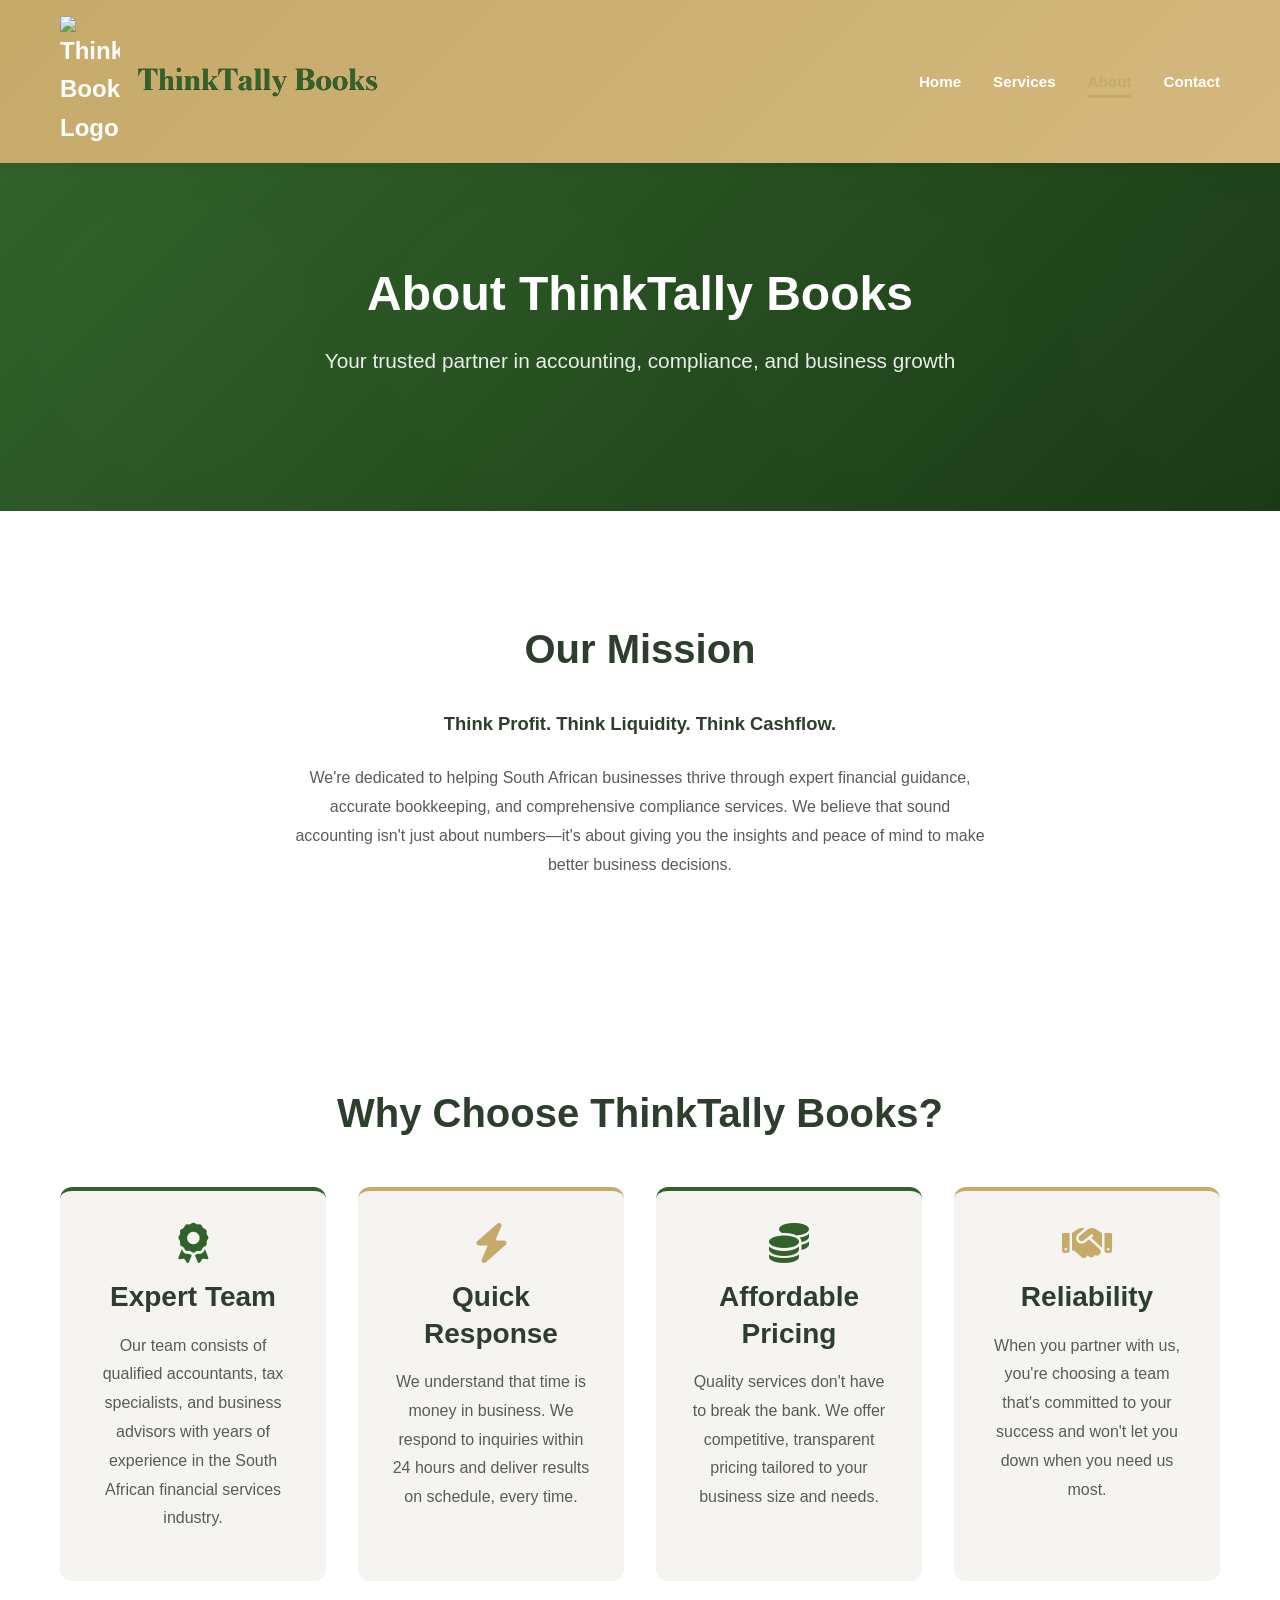
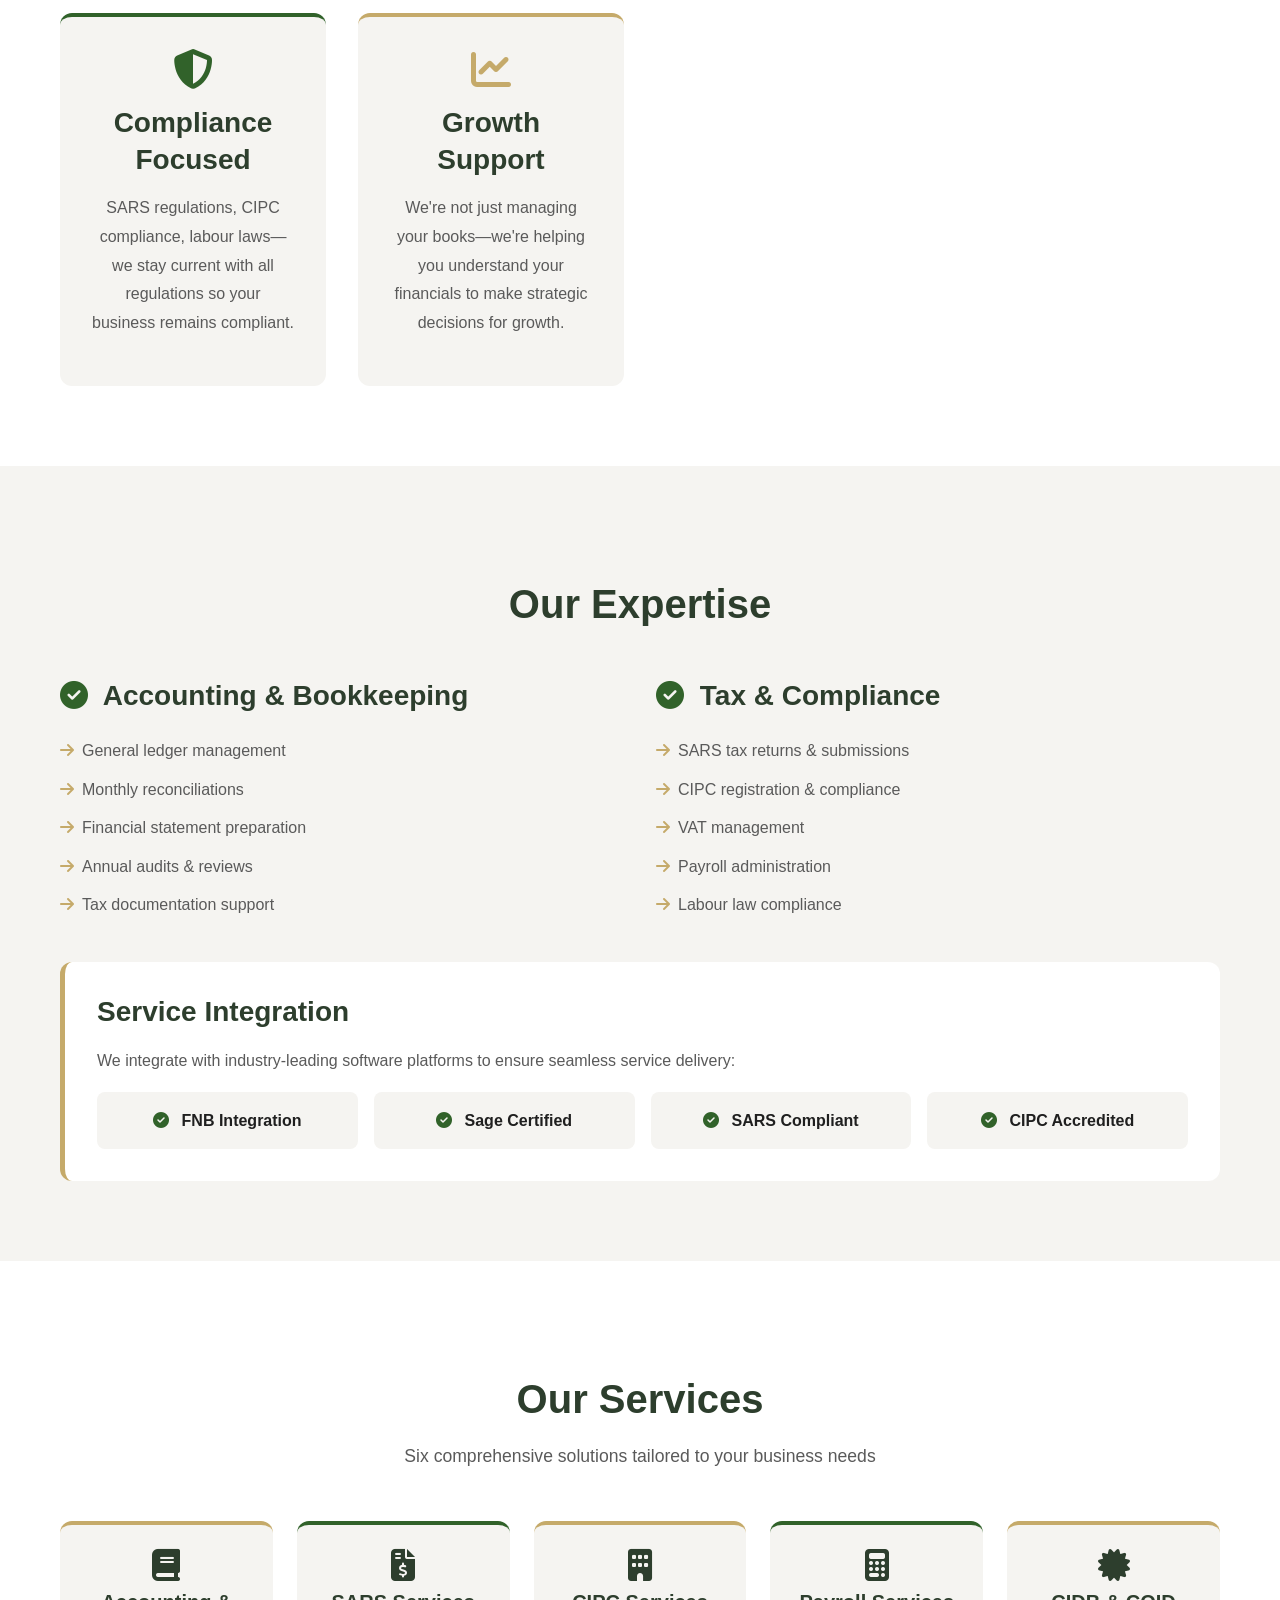
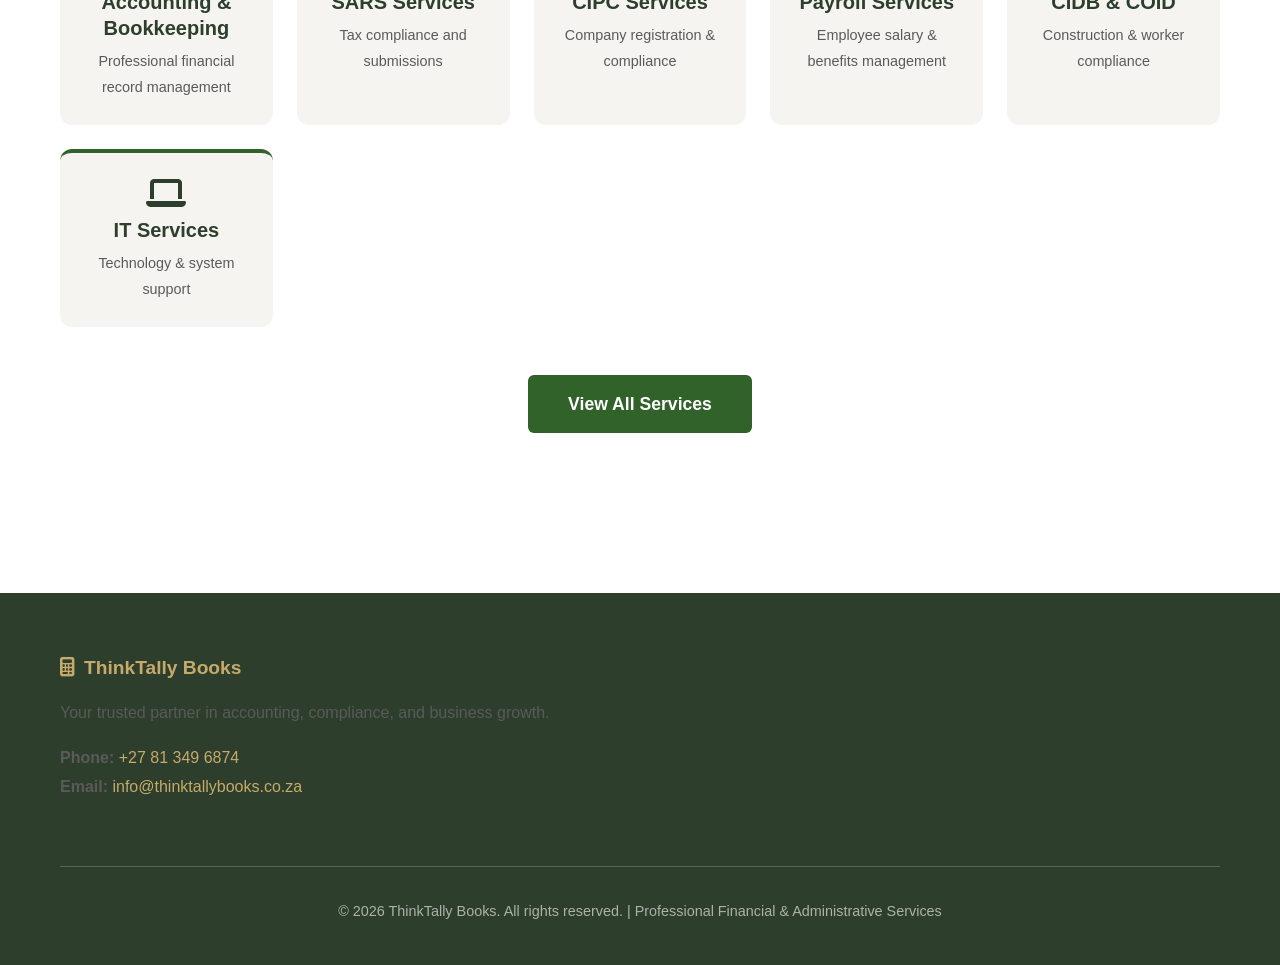
==== about.html @ 89fed239 "Add files via upload" ====
<!DOCTYPE html>
<html lang="en">
<head>
    <meta charset="UTF-8">
    <meta name="viewport" content="width=device-width, initial-scale=1.0">
    <title>About ThinkTally Books | Financial Services South Africa</title>
    <meta name="description" content="Learn about ThinkTally Books. We provide professional accounting, SARS, CIPC, and financial services across South Africa.">
    <link rel="stylesheet" href="styles.css">
    <link rel="stylesheet" href="https://cdnjs.cloudflare.com/ajax/libs/font-awesome/6.4.0/css/all.min.css">
</head>
<body>
    <!-- Navigation -->
    <nav class="navbar" id="navbar">
        <div class="container">
            <div class="nav-brand">
                <img src="ThinkTallyBookslogo2.png" alt="ThinkTally Books Logo" style="width:60px; height:auto;">
                <img src="ThinkTallyBooks.png" alt="ThinkTally Books Logo" style="width:250px; height:auto;">
            </div>
            <ul class="nav-menu" id="navMenu">
                <li><a href="index.html">Home</a></li>
                <li><a href="services.html">Services</a></li>
                <li><a href="about.html">About</a></li>
                <li><a href="contact.html">Contact</a></li>
            </ul>
            <button class="hamburger" id="hamburger">
                <span></span>
                <span></span>
                <span></span>
            </button>
        </div>
    </nav>
            <button class="hamburger" id="hamburger">
                <span></span>
                <span></span>
                <span></span>
            </button>
        </div>
    </nav>

    <!-- Hero Section -->
    <section class="hero">
        <div class="hero-content">
            <h1>About ThinkTally Books</h1>
            <p>Your trusted partner in accounting, compliance, and business growth</p>
        </div>
    </section>

    <!-- Mission Section -->
    <section style="padding: 80px 20px;">
        <div class="container">
            <div style="max-width: 700px; margin: 0 auto; text-align: center;">
                <h2 style="color: var(--primary-navy); margin-bottom: 2rem;">Our Mission</h2>
                <p style="font-size: 1.15rem; color: var(--text-light); line-height: 1.8;">
                    <strong style="color: var(--primary-navy);">Think Profit. Think Liquidity. Think Cashflow.</strong>
                </p>
                <p style="font-size: 1rem; color: var(--text-light); line-height: 1.8; margin-top: 1.5rem;">
                    We're dedicated to helping South African businesses thrive through expert financial guidance, accurate bookkeeping, and comprehensive compliance services. We believe that sound accounting isn't just about numbers—it's about giving you the insights and peace of mind to make better business decisions.
                </p>
            </div>
        </div>
    </section>

    <!-- Why Choose Us Section -->
    <section style="padding: 80px 20px;">
        <div class="container">
            <h2 style="text-align: center; color: var(--primary-navy); margin-bottom: 3rem;">Why Choose ThinkTally Books?</h2>
            
            <div style="display: grid; grid-template-columns: repeat(auto-fit, minmax(250px, 1fr)); gap: 2rem;">
                <!-- Feature 1 -->
                <div style="text-align: center; padding: 2rem; background: var(--bg-light); border-radius: 12px; border-top: 4px solid var(--accent-green);">
                    <i class="fas fa-award" style="font-size: 2.5rem; color: var(--accent-green); margin-bottom: 1rem; display: block;"></i>
                    <h3 style="color: var(--primary-navy); margin-bottom: 1rem;">Expert Team</h3>
                    <p style="color: var(--text-light);">Our team consists of qualified accountants, tax specialists, and business advisors with years of experience in the South African financial services industry.</p>
                </div>

                <!-- Feature 2 -->
                <div style="text-align: center; padding: 2rem; background: var(--bg-light); border-radius: 12px; border-top: 4px solid var(--accent-gold);">
                    <i class="fas fa-bolt" style="font-size: 2.5rem; color: var(--accent-gold); margin-bottom: 1rem; display: block;"></i>
                    <h3 style="color: var(--primary-navy); margin-bottom: 1rem;">Quick Response</h3>
                    <p style="color: var(--text-light);">We understand that time is money in business. We respond to inquiries within 24 hours and deliver results on schedule, every time.</p>
                </div>

                <!-- Feature 3 -->
                <div style="text-align: center; padding: 2rem; background: var(--bg-light); border-radius: 12px; border-top: 4px solid var(--accent-green);">
                    <i class="fas fa-coins" style="font-size: 2.5rem; color: var(--accent-green); margin-bottom: 1rem; display: block;"></i>
                    <h3 style="color: var(--primary-navy); margin-bottom: 1rem;">Affordable Pricing</h3>
                    <p style="color: var(--text-light);">Quality services don't have to break the bank. We offer competitive, transparent pricing tailored to your business size and needs.</p>
                </div>

                <!-- Feature 4 -->
                <div style="text-align: center; padding: 2rem; background: var(--bg-light); border-radius: 12px; border-top: 4px solid var(--accent-gold);">
                    <i class="fas fa-handshake" style="font-size: 2.5rem; color: var(--accent-gold); margin-bottom: 1rem; display: block;"></i>
                    <h3 style="color: var(--primary-navy); margin-bottom: 1rem;">Reliability</h3>
                    <p style="color: var(--text-light);">When you partner with us, you're choosing a team that's committed to your success and won't let you down when you need us most.</p>
                </div>

                <!-- Feature 5 -->
                <div style="text-align: center; padding: 2rem; background: var(--bg-light); border-radius: 12px; border-top: 4px solid var(--accent-green);">
                    <i class="fas fa-shield-alt" style="font-size: 2.5rem; color: var(--accent-green); margin-bottom: 1rem; display: block;"></i>
                    <h3 style="color: var(--primary-navy); margin-bottom: 1rem;">Compliance Focused</h3>
                    <p style="color: var(--text-light);">SARS regulations, CIPC compliance, labour laws—we stay current with all regulations so your business remains compliant.</p>
                </div>

                <!-- Feature 6 -->
                <div style="text-align: center; padding: 2rem; background: var(--bg-light); border-radius: 12px; border-top: 4px solid var(--accent-gold);">
                    <i class="fas fa-chart-line" style="font-size: 2.5rem; color: var(--accent-gold); margin-bottom: 1rem; display: block;"></i>
                    <h3 style="color: var(--primary-navy); margin-bottom: 1rem;">Growth Support</h3>
                    <p style="color: var(--text-light);">We're not just managing your books—we're helping you understand your financials to make strategic decisions for growth.</p>
                </div>
            </div>
        </div>
    </section>

    <!-- Our Expertise Section -->
    <section style="padding: 80px 20px; background-color: var(--bg-light);">
        <div class="container">
            <h2 style="text-align: center; color: var(--primary-navy); margin-bottom: 3rem;">Our Expertise</h2>
            
            <div style="display: grid; grid-template-columns: 1fr 1fr; gap: 2rem;">
                <!-- Expertise Column 1 -->
                <div>
                    <h3 style="color: var(--primary-navy); margin-bottom: 1.5rem;">
                        <i class="fas fa-check-circle" style="color: var(--accent-green); margin-right: 0.5rem;"></i>
                        Accounting & Bookkeeping
                    </h3>
                    <ul style="list-style: none; padding: 0; color: var(--text-light);">
                        <li style="margin-bottom: 0.8rem;"><i class="fas fa-arrow-right" style="color: var(--accent-gold); margin-right: 0.5rem;"></i>General ledger management</li>
                        <li style="margin-bottom: 0.8rem;"><i class="fas fa-arrow-right" style="color: var(--accent-gold); margin-right: 0.5rem;"></i>Monthly reconciliations</li>
                        <li style="margin-bottom: 0.8rem;"><i class="fas fa-arrow-right" style="color: var(--accent-gold); margin-right: 0.5rem;"></i>Financial statement preparation</li>
                        <li style="margin-bottom: 0.8rem;"><i class="fas fa-arrow-right" style="color: var(--accent-gold); margin-right: 0.5rem;"></i>Annual audits & reviews</li>
                        <li style="margin-bottom: 0.8rem;"><i class="fas fa-arrow-right" style="color: var(--accent-gold); margin-right: 0.5rem;"></i>Tax documentation support</li>
                    </ul>
                </div>

                <!-- Expertise Column 2 -->
                <div>
                    <h3 style="color: var(--primary-navy); margin-bottom: 1.5rem;">
                        <i class="fas fa-check-circle" style="color: var(--accent-green); margin-right: 0.5rem;"></i>
                        Tax & Compliance
                    </h3>
                    <ul style="list-style: none; padding: 0; color: var(--text-light);">
                        <li style="margin-bottom: 0.8rem;"><i class="fas fa-arrow-right" style="color: var(--accent-gold); margin-right: 0.5rem;"></i>SARS tax returns & submissions</li>
                        <li style="margin-bottom: 0.8rem;"><i class="fas fa-arrow-right" style="color: var(--accent-gold); margin-right: 0.5rem;"></i>CIPC registration & compliance</li>
                        <li style="margin-bottom: 0.8rem;"><i class="fas fa-arrow-right" style="color: var(--accent-gold); margin-right: 0.5rem;"></i>VAT management</li>
                        <li style="margin-bottom: 0.8rem;"><i class="fas fa-arrow-right" style="color: var(--accent-gold); margin-right: 0.5rem;"></i>Payroll administration</li>
                        <li style="margin-bottom: 0.8rem;"><i class="fas fa-arrow-right" style="color: var(--accent-gold); margin-right: 0.5rem;"></i>Labour law compliance</li>
                    </ul>
                </div>
            </div>

            <div style="background: white; padding: 2rem; border-radius: 12px; margin-top: 2rem; border-left: 5px solid var(--accent-gold);">
                <h3 style="color: var(--primary-navy); margin-top: 0;">Service Integration</h3>
                <p style="color: var(--text-light); margin-bottom: 1rem;">
                    We integrate with industry-leading software platforms to ensure seamless service delivery:
                </p>
                <div style="display: grid; grid-template-columns: repeat(auto-fit, minmax(150px, 1fr)); gap: 1rem;">
                    <div style="padding: 1rem; background: var(--bg-light); border-radius: 8px; text-align: center;">
                        <i class="fas fa-check-circle" style="color: var(--accent-green); margin-right: 0.5rem;"></i>
                        <strong>FNB Integration</strong>
                    </div>
                    <div style="padding: 1rem; background: var(--bg-light); border-radius: 8px; text-align: center;">
                        <i class="fas fa-check-circle" style="color: var(--accent-green); margin-right: 0.5rem;"></i>
                        <strong>Sage Certified</strong>
                    </div>
                    <div style="padding: 1rem; background: var(--bg-light); border-radius: 8px; text-align: center;">
                        <i class="fas fa-check-circle" style="color: var(--accent-green); margin-right: 0.5rem;"></i>
                        <strong>SARS Compliant</strong>
                    </div>
                    <div style="padding: 1rem; background: var(--bg-light); border-radius: 8px; text-align: center;">
                        <i class="fas fa-check-circle" style="color: var(--accent-green); margin-right: 0.5rem;"></i>
                        <strong>CIPC Accredited</strong>
                    </div>
                </div>
            </div>
        </div>
    </section>

    <!-- Services Overview -->
    <section style="padding: 80px 20px;">
        <div class="container">
            <h2 style="text-align: center; color: var(--primary-navy); margin-bottom: 1rem;">Our Services</h2>
            <p style="text-align: center; color: var(--text-light); margin-bottom: 3rem; font-size: 1.1rem;">
                Six comprehensive solutions tailored to your business needs
            </p>
            
            <div style="display: grid; grid-template-columns: repeat(auto-fit, minmax(200px, 1fr)); gap: 1.5rem;">
                <div style="padding: 1.5rem; background: var(--bg-light); border-radius: 12px; border-top: 4px solid var(--accent-gold); text-align: center;">
                    <i class="fas fa-book" style="font-size: 2rem; color: var(--primary-navy); margin-bottom: 0.5rem; display: block;"></i>
                    <h4 style="color: var(--primary-navy); margin-bottom: 0.5rem;">Accounting & Bookkeeping</h4>
                    <p style="font-size: 0.9rem; color: var(--text-light); margin: 0;">Professional financial record management</p>
                </div>
                <div style="padding: 1.5rem; background: var(--bg-light); border-radius: 12px; border-top: 4px solid var(--accent-green); text-align: center;">
                    <i class="fas fa-file-invoice-dollar" style="font-size: 2rem; color: var(--primary-navy); margin-bottom: 0.5rem; display: block;"></i>
                    <h4 style="color: var(--primary-navy); margin-bottom: 0.5rem;">SARS Services</h4>
                    <p style="font-size: 0.9rem; color: var(--text-light); margin: 0;">Tax compliance and submissions</p>
                </div>
                <div style="padding: 1.5rem; background: var(--bg-light); border-radius: 12px; border-top: 4px solid var(--accent-gold); text-align: center;">
                    <i class="fas fa-building" style="font-size: 2rem; color: var(--primary-navy); margin-bottom: 0.5rem; display: block;"></i>
                    <h4 style="color: var(--primary-navy); margin-bottom: 0.5rem;">CIPC Services</h4>
                    <p style="font-size: 0.9rem; color: var(--text-light); margin: 0;">Company registration & compliance</p>
                </div>
                <div style="padding: 1.5rem; background: var(--bg-light); border-radius: 12px; border-top: 4px solid var(--accent-green); text-align: center;">
                    <i class="fas fa-calculator" style="font-size: 2rem; color: var(--primary-navy); margin-bottom: 0.5rem; display: block;"></i>
                    <h4 style="color: var(--primary-navy); margin-bottom: 0.5rem;">Payroll Services</h4>
                    <p style="font-size: 0.9rem; color: var(--text-light); margin: 0;">Employee salary & benefits management</p>
                </div>
                <div style="padding: 1.5rem; background: var(--bg-light); border-radius: 12px; border-top: 4px solid var(--accent-gold); text-align: center;">
                    <i class="fas fa-certificate" style="font-size: 2rem; color: var(--primary-navy); margin-bottom: 0.5rem; display: block;"></i>
                    <h4 style="color: var(--primary-navy); margin-bottom: 0.5rem;">CIDB & COID</h4>
                    <p style="font-size: 0.9rem; color: var(--text-light); margin: 0;">Construction & worker compliance</p>
                </div>
                <div style="padding: 1.5rem; background: var(--bg-light); border-radius: 12px; border-top: 4px solid var(--accent-green); text-align: center;">
                    <i class="fas fa-laptop" style="font-size: 2rem; color: var(--primary-navy); margin-bottom: 0.5rem; display: block;"></i>
                    <h4 style="color: var(--primary-navy); margin-bottom: 0.5rem;">IT Services</h4>
                    <p style="font-size: 0.9rem; color: var(--text-light); margin: 0;">Technology & system support</p>
                </div>
            </div>

            <div style="text-align: center; margin-top: 3rem;">
                <a href="services.html" class="btn btn-primary btn-lg">
                    View All Services
                </a>
            </div>
        </div>
    </section>

    <!-- Footer -->
    <footer>
        <div class="container">
            <div class="footer-content">
                <div>
                    <div class="footer-logo">
                        <i class="fas fa-calculator"></i>
                        <span>ThinkTally Books</span>
                    </div>
                    <p>Your trusted partner in accounting, compliance, and business growth.</p>
                    <p style="margin-top: 1rem;">
                        <strong>Phone:</strong> <a href="tel:+27813496874" style="color: var(--accent-gold);">+27 81 349 6874</a><br>
                        <strong>Email:</strong> <a href="mailto:info@thinktallybooks.co.za" style="color: var(--accent-gold);">info@thinktallybooks.co.za</a>
                    </p>
                </div>
            </div>

            <div class="footer-bottom">
                <p>&copy; 2026 ThinkTally Books. All rights reserved. | Professional Financial & Administrative Services</p>
            </div>
        </div>
    </footer>

    <script src="script.js"></script>
</body>
</html>
---- styles.css ----
/* ============================================
   ThinkTally Books - Professional CSS
   Color Scheme: Navy Blue, White, Gold/Green
   ============================================ */

:root {
    --primary-navy: #2d3e2d;
    --secondary-navy: #1a5f1a;
    --accent-gold: #C5AA6A;
    --accent-green: #31622A;
    --button-color: #31622A;
    --text-dark: #1f1f1f;
    --text-light: #5a5a5a;
    --bg-light: #f5f4f1;
    --bg-white: #ffffff;
    --border-color: #e8e6e1;
    --shadow-sm: 0 2px 8px rgba(0, 0, 0, 0.08);
    --shadow-md: 0 4px 16px rgba(0, 0, 0, 0.12);
    --shadow-lg: 0 8px 24px rgba(0, 0, 0, 0.15);
}

/* ============================================
   RESET & BASE STYLES
   ============================================ */

* {
    margin: 0;
    padding: 0;
    box-sizing: border-box;
}

html {
    scroll-behavior: smooth;
    overflow-x: hidden;
}

body {
    font-family: 'Segoe UI', Tahoma, Geneva, Verdana, sans-serif;
    color: var(--text-dark);
    line-height: 1.6;
    background-color: var(--bg-white);
}

.container {
    max-width: 1200px;
    margin: 0 auto;
    padding: 0 20px;
}

/* ============================================
   TYPOGRAPHY
   ============================================ */

h1, h2, h3, h4, h5, h6 {
    font-family: 'Open Sans', 'Montserrat', sans-serif;
    font-weight: 700;
    line-height: 1.3;
    margin-bottom: 1rem;
    color: var(--primary-navy);
}

h1 {
    font-size: 3.5rem;
    font-weight: 800;
}

h2 {
    font-size: 2.5rem;
    margin-top: 2rem;
}

h3 {
    font-size: 1.75rem;
}

h4 {
    font-size: 1.25rem;
}

p {
    margin-bottom: 1rem;
    color: var(--text-light);
    font-size: 1rem;
    line-height: 1.8;
}

a {
    text-decoration: none;
    color: var(--primary-navy);
    transition: color 0.3s ease;
    cursor: pointer;
}

a:hover {
    color: var(--accent-gold);
}

/* ============================================
   NAVIGATION
   ============================================ */

.navbar {
    background: linear-gradient(135deg, #C5AA6A 0%, #d4b87d 100%);
    box-shadow: var(--shadow-sm);
    position: sticky;
    top: 0;
    z-index: 1000;
    transition: all 0.3s ease;
}

.navbar.scroll {
    background: linear-gradient(135deg, #C5AA6A 0%, #b89a54 100%);
    box-shadow: var(--shadow-lg);
}

.navbar .container {
    display: flex;
    justify-content: space-between;
    align-items: center;
    padding: 1rem 20px;
}

.nav-brand {
    display: flex;
    align-items: center;
    gap: 12px;
    font-size: 1.5rem;
    font-weight: 800;
    color: #ffffff;
    transition: color 0.3s ease;
}

.navbar.scroll .nav-brand {
    color: #ffffff;
}

.nav-brand i {
    font-size: 2rem;
    color: #ffffff;
}

.nav-menu {
    display: flex;
    list-style: none;
    gap: 2rem;
    align-items: center;
}

.nav-menu a {
    color: #ffffff;
    font-weight: 600;
    font-size: 0.95rem;
    transition: all 0.3s ease;
    border-bottom: 2px solid transparent;
    padding-bottom: 2px;
}

.navbar.scroll .nav-menu a {
    color: #ffffff;
}

.nav-menu a:hover,
.nav-menu a.active {
    color: #f0f0f0;
    border-bottom-color: #f0f0f0;
}

.hamburger {
    display: none;
    flex-direction: column;
    cursor: pointer;
    background: none;
    border: none;
    gap: 6px;
}

.hamburger span {
    width: 28px;
    height: 3px;
    background-color: #ffffff;
    border-radius: 2px;
    transition: all 0.3s ease;
}

.navbar.scroll .hamburger span {
    background-color: #ffffff;
}

.hamburger.active span:nth-child(1) {
    transform: rotate(45deg) translate(10px, 10px);
}

.hamburger.active span:nth-child(2) {
    opacity: 0;
}

.hamburger.active span:nth-child(3) {
    transform: rotate(-45deg) translate(8px, -8px);
}

/* ============================================
   BUTTONS
   ============================================ */

.btn {
    display: inline-flex;
    align-items: center;
    justify-content: center;
    gap: 10px;
    padding: 12px 30px;
    border-radius: 6px;
    font-weight: 700;
    font-size: 1rem;
    cursor: pointer;
    transition: all 0.3s ease;
    border: none;
    text-decoration: none;
}

.btn-primary {
    background-color: #31622A;
    color: var(--bg-white);
}

.btn-primary:hover {
    background-color: #264620;
    transform: translateY(-2px);
    box-shadow: var(--shadow-lg);
}

.btn-secondary {
    background-color: #31622A;
    color: var(--bg-white);
}

.btn-secondary:hover {
    background-color: #264620;
    transform: translateY(-2px);
    box-shadow: var(--shadow-lg);
}

.btn-accent {
    background-color: #31622A;
    color: var(--bg-white);
}

.btn-accent:hover {
    background-color: #264620;
    transform: translateY(-2px);
    box-shadow: var(--shadow-lg);
}

.btn-outline {
    background-color: transparent;
    color: #31622A;
    border: 2px solid #31622A;
}

.btn-outline:hover {
    background-color: #31622A;
    color: var(--bg-white);
}

.btn-lg {
    padding: 15px 40px;
    font-size: 1.1rem;
}

/* ============================================
   HERO SECTION
   ============================================ */

.hero {
    background: linear-gradient(135deg, #31622A 0%, #1a3a15 100%);
    color: var(--bg-white);
    padding: 100px 20px;
    text-align: center;
    position: relative;
    overflow: hidden;
}

.hero::before {
    content: '';
    position: absolute;
    top: 0;
    left: 0;
    right: 0;
    bottom: 0;
    background: url('data:image/svg+xml,<svg xmlns="http://www.w3.org/2000/svg" viewBox="0 0 100 100"><circle cx="50" cy="50" r="40" fill="rgba(255,255,255,0.05)"/></svg>');
    opacity: 0.1;
    z-index: 0;
}

.hero-content {
    max-width: 800px;
    margin: 0 auto;
    position: relative;
    z-index: 1;
}

.hero h1 {
    color: var(--bg-white);
    margin-bottom: 1rem;
    font-size: 3rem;
}

.hero p {
    color: rgba(255, 255, 255, 0.9);
    font-size: 1.3rem;
    margin-bottom: 2rem;
}

.hero-buttons {
    display: flex;
    gap: 1rem;
    justify-content: center;
    flex-wrap: wrap;
}

.hero-buttons .btn {
    font-size: 1.05rem;
}

/* ============================================
   SECTION HEADER
   ============================================ */

.section-header {
    text-align: center;
    margin-bottom: 4rem;
}

.section-header h2 {
    position: relative;
    display: inline-block;
    padding-bottom: 1rem;
}

.section-header h2::after {
    content: '';
    position: absolute;
    bottom: 0;
    left: 50%;
    transform: translateX(-50%);
    width: 60px;
    height: 4px;
    background: linear-gradient(90deg, #C5AA6A, #31622A);
    border-radius: 2px;
}

.section-header p {
    font-size: 1.1rem;
    color: var(--text-light);
    max-width: 600px;
    margin: 1rem auto 0;
}

/* ============================================
   SERVICES GRID
   ============================================ */

#services {
    padding: 80px 20px;
    background-color: var(--bg-light);
}

.services-grid {
    display: grid;
    grid-template-columns: repeat(auto-fit, minmax(300px, 1fr));
    gap: 2rem;
    margin-top: 3rem;
}

.service-card {
    background: var(--bg-white);
    padding: 2rem;
    border-radius: 10px;
    box-shadow: var(--shadow-sm);
    transition: all 0.3s ease;
    border-top: 4px solid #C5AA6A;
    text-align: center;
}

.service-card:hover {
    transform: translateY(-8px);
    box-shadow: var(--shadow-lg);
}

.service-card-icon {
    font-size: 3rem;
    color: #31622A;
    margin-bottom: 1rem;
}

.service-card h3 {
    margin-bottom: 1rem;
    font-size: 1.5rem;
}

.service-card p {
    color: var(--text-light);
    margin-bottom: 1.5rem;
}

.service-card .btn {
    width: 100%;
    justify-content: center;
}

/* ============================================
   WHY CHOOSE US SECTION
   ============================================ */

#why-choose {
    padding: 80px 20px;
    background-color: var(--bg-white);
}

.why-choose-grid {
    display: grid;
    grid-template-columns: repeat(auto-fit, minmax(250px, 1fr));
    gap: 2rem;
    margin-top: 3rem;
}

.why-choose-item {
    padding: 2rem;
    background: linear-gradient(135deg, rgba(49, 98, 42, 0.05), rgba(197, 170, 106, 0.05));
    border-left: 4px solid #31622A;
    border-radius: 8px;
    transition: all 0.3s ease;
}

.why-choose-item:hover {
    box-shadow: var(--shadow-sm);
    transform: translateX(5px);
}

.why-choose-item i {
    font-size: 2rem;
    color: #C5AA6A;
    margin-bottom: 1rem;
}

.why-choose-item h4 {
    margin-bottom: 0.5rem;
    font-size: 1.2rem;
}

.why-choose-item p {
    font-size: 0.95rem;
}

/* ============================================
   CONTACT SECTION
   ============================================ */

#contact {
    padding: 80px 20px;
    background-color: var(--bg-light);
}

.contact-content {
    display: grid;
    grid-template-columns: 1fr 1fr;
    gap: 3rem;
    align-items: center;
}

.contact-info {
    padding: 2rem;
}

.contact-info h2 {
    margin-bottom: 2rem;
}

.contact-item {
    display: flex;
    gap: 1rem;
    margin-bottom: 1.5rem;
    align-items: flex-start;
}

.contact-item i {
    font-size: 1.5rem;
    color: #C5AA6A;
    margin-top: 0.25rem;
    flex-shrink: 0;
}

.contact-item-content h4 {
    margin-bottom: 0.5rem;
}

.contact-item-content p {
    margin: 0;
    font-size: 0.95rem;
}

.contact-form {
    background: var(--bg-white);
    padding: 2rem;
    border-radius: 10px;
    box-shadow: var(--shadow-sm);
}

.contact-form h3 {
    margin-bottom: 1.5rem;
}

.form-group {
    margin-bottom: 1.5rem;
}

.form-group label {
    display: block;
    margin-bottom: 0.5rem;
    font-weight: 600;
    color: var(--text-dark);
}

.form-group input,
.form-group textarea {
    width: 100%;
    padding: 12px;
    border: 1px solid var(--border-color);
    border-radius: 6px;
    font-family: inherit;
    font-size: 1rem;
    transition: border-color 0.3s ease;
}

.form-group input:focus,
.form-group textarea:focus {
    outline: none;
    border-color: #31622A;
    box-shadow: 0 0 0 3px rgba(49, 98, 42, 0.1);
}

.form-group textarea {
    resize: vertical;
    min-height: 120px;
}

.form-group button {
    width: 100%;
}

/* ============================================
   FOOTER
   ============================================ */

footer {
    background-color: #2d3e2d;
    color: rgba(255, 255, 255, 0.8);
    padding: 60px 20px 40px;
    margin-top: 80px;
}

.footer-content {
    display: grid;
    grid-template-columns: repeat(auto-fit, minmax(250px, 1fr));
    gap: 3rem;
    margin-bottom: 3rem;
}

.footer-section h4 {
    color: var(--bg-white);
    margin-bottom: 1.5rem;
    font-size: 1.1rem;
}

.footer-section ul {
    list-style: none;
}

.footer-section ul li {
    margin-bottom: 0.8rem;
}

.footer-section ul li a {
    color: rgba(255, 255, 255, 0.8);
    transition: color 0.3s ease;
}

.footer-section ul li a:hover {
    color: #C5AA6A;
}

.footer-section p {
    color: rgba(255, 255, 255, 0.8);
    margin-bottom: 0.5rem;
}

.footer-logo {
    display: flex;
    align-items: center;
    gap: 10px;
    margin-bottom: 1rem;
    font-weight: 800;
    color: #C5AA6A;
    font-size: 1.2rem;
}

.partner-logos {
    display: flex;
    gap: 1rem;
    flex-wrap: wrap;
    margin-top: 1rem;
}

.partner-logos img {
    height: 40px;
    opacity: 0.8;
    transition: opacity 0.3s ease;
}

.partner-logos img:hover {
    opacity: 1;
}

.footer-bottom {
    border-top: 1px solid rgba(255, 255, 255, 0.2);
    padding-top: 2rem;
    text-align: center;
}

.footer-bottom p {
    margin: 0;
    color: rgba(255, 255, 255, 0.6);
    font-size: 0.9rem;
}

/* ============================================
   RESPONSIVE DESIGN
   ============================================ */

@media (max-width: 768px) {
    h1 {
        font-size: 2rem;
    }

    h2 {
        font-size: 1.8rem;
    }

    h3 {
        font-size: 1.3rem;
    }

    .nav-menu {
        display: none;
        position: absolute;
        top: 100%;
        left: 0;
        right: 0;
        flex-direction: column;
        background-color: #1a5f1a;
        gap: 0;
        padding: 1rem 0;
        box-shadow: var(--shadow-lg);
    }

    .nav-menu.active {
        display: flex;
    }

    .nav-menu a {
        color: var(--bg-white);
        padding: 1rem 2rem;
        border-bottom: 1px solid rgba(255, 255, 255, 0.1);
        border-bottom-color: transparent;
    }

    .nav-menu a:hover,
    .nav-menu a.active {
        background-color: #264620;
        border-bottom-color: #C5AA6A;
    }

    .hamburger {
        display: flex;
    }

    .hero {
        padding: 60px 20px;
    }

    .hero h1 {
        font-size: 2rem;
    }

    .hero p {
        font-size: 1.1rem;
    }

    .hero-buttons {
        flex-direction: column;
    }

    .hero-buttons .btn {
        width: 100%;
    }

    .contact-content {
        grid-template-columns: 1fr;
    }

    .services-grid {
        grid-template-columns: 1fr;
    }

    .why-choose-grid {
        grid-template-columns: 1fr;
    }

    .footer-content {
        grid-template-columns: 1fr;
    }
}

@media (max-width: 480px) {
    h1 {
        font-size: 1.5rem;
    }

    h2 {
        font-size: 1.3rem;
    }

    .container {
        padding: 0 15px;
    }

    .btn {
        padding: 10px 20px;
        font-size: 0.9rem;
    }

    .hero h1 {
        font-size: 1.5rem;
    }

    .service-card {
        padding: 1.5rem;
    }

    .contact-form {
        padding: 1.5rem;
    }
}

/* ============================================
   ANIMATIONS
   ============================================ */

@keyframes fadeInUp {
    from {
        opacity: 0;
        transform: translateY(30px);
    }
    to {
        opacity: 1;
        transform: translateY(0);
    }
}

@keyframes slideInLeft {
    from {
        opacity: 0;
        transform: translateX(-30px);
    }
    to {
        opacity: 1;
        transform: translateX(0);
    }
}

.fade-in-up {
    animation: fadeInUp 0.6s ease-out forwards;
}

.slide-in-left {
    animation: slideInLeft 0.6s ease-out forwards;
}

/* ============================================
   UTILITY CLASSES
   ============================================ */

.text-center {
    text-align: center;
}

.mt-4 {
    margin-top: 2rem;
}

.mb-4 {
    margin-bottom: 2rem;
}

.text-muted {
    color: var(--text-light);
}

.text-gold {
    color: #C5AA6A;
}

.text-green {
    color: #31622A;
}

.bg-primary {
    background-color: #31622A;
    color: var(--bg-white);
}

.bg-light {
    background-color: var(--bg-light);
}

@keyframes fadeInDown {
    from { opacity: 0; transform: translateY(-10px); }
    to { opacity: 1; transform: translateY(0); }
}

.animate-fade-in-down {
    animation: fadeInDown 0.3s ease-out forwards;
}
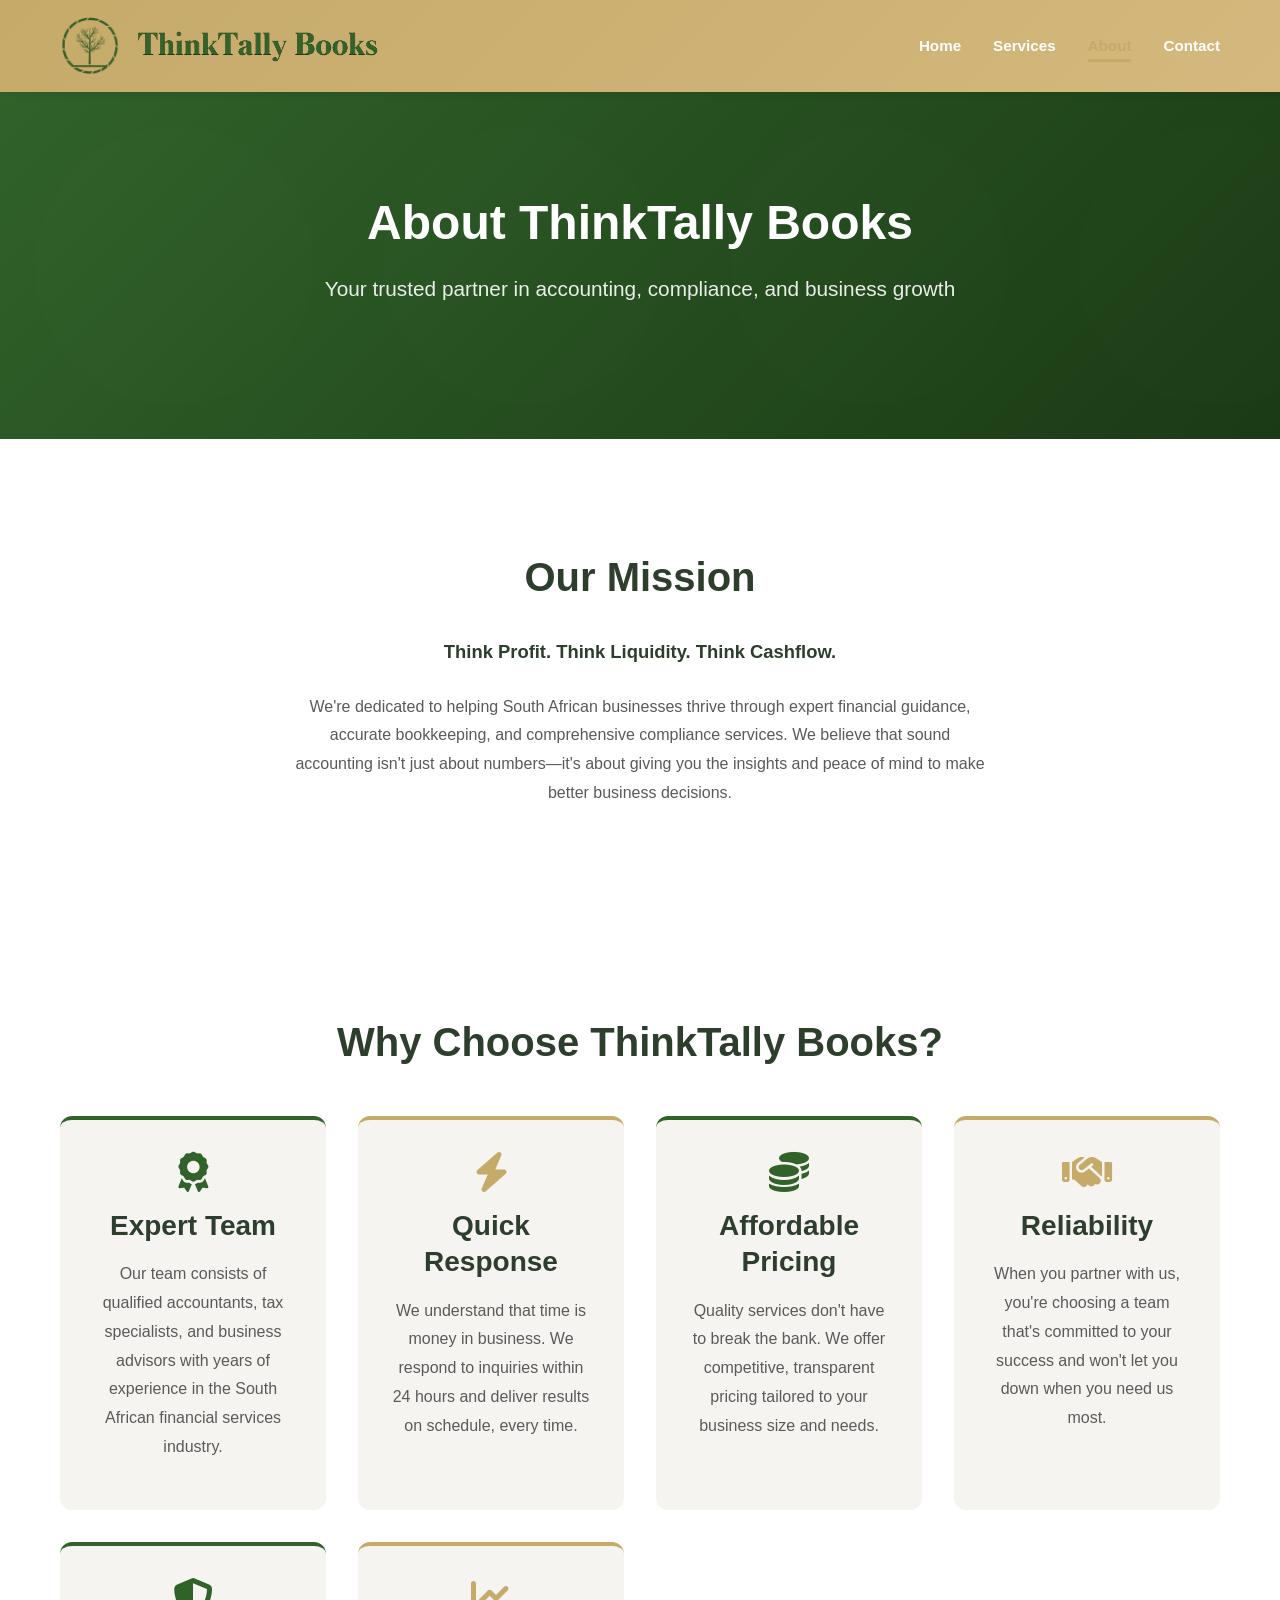
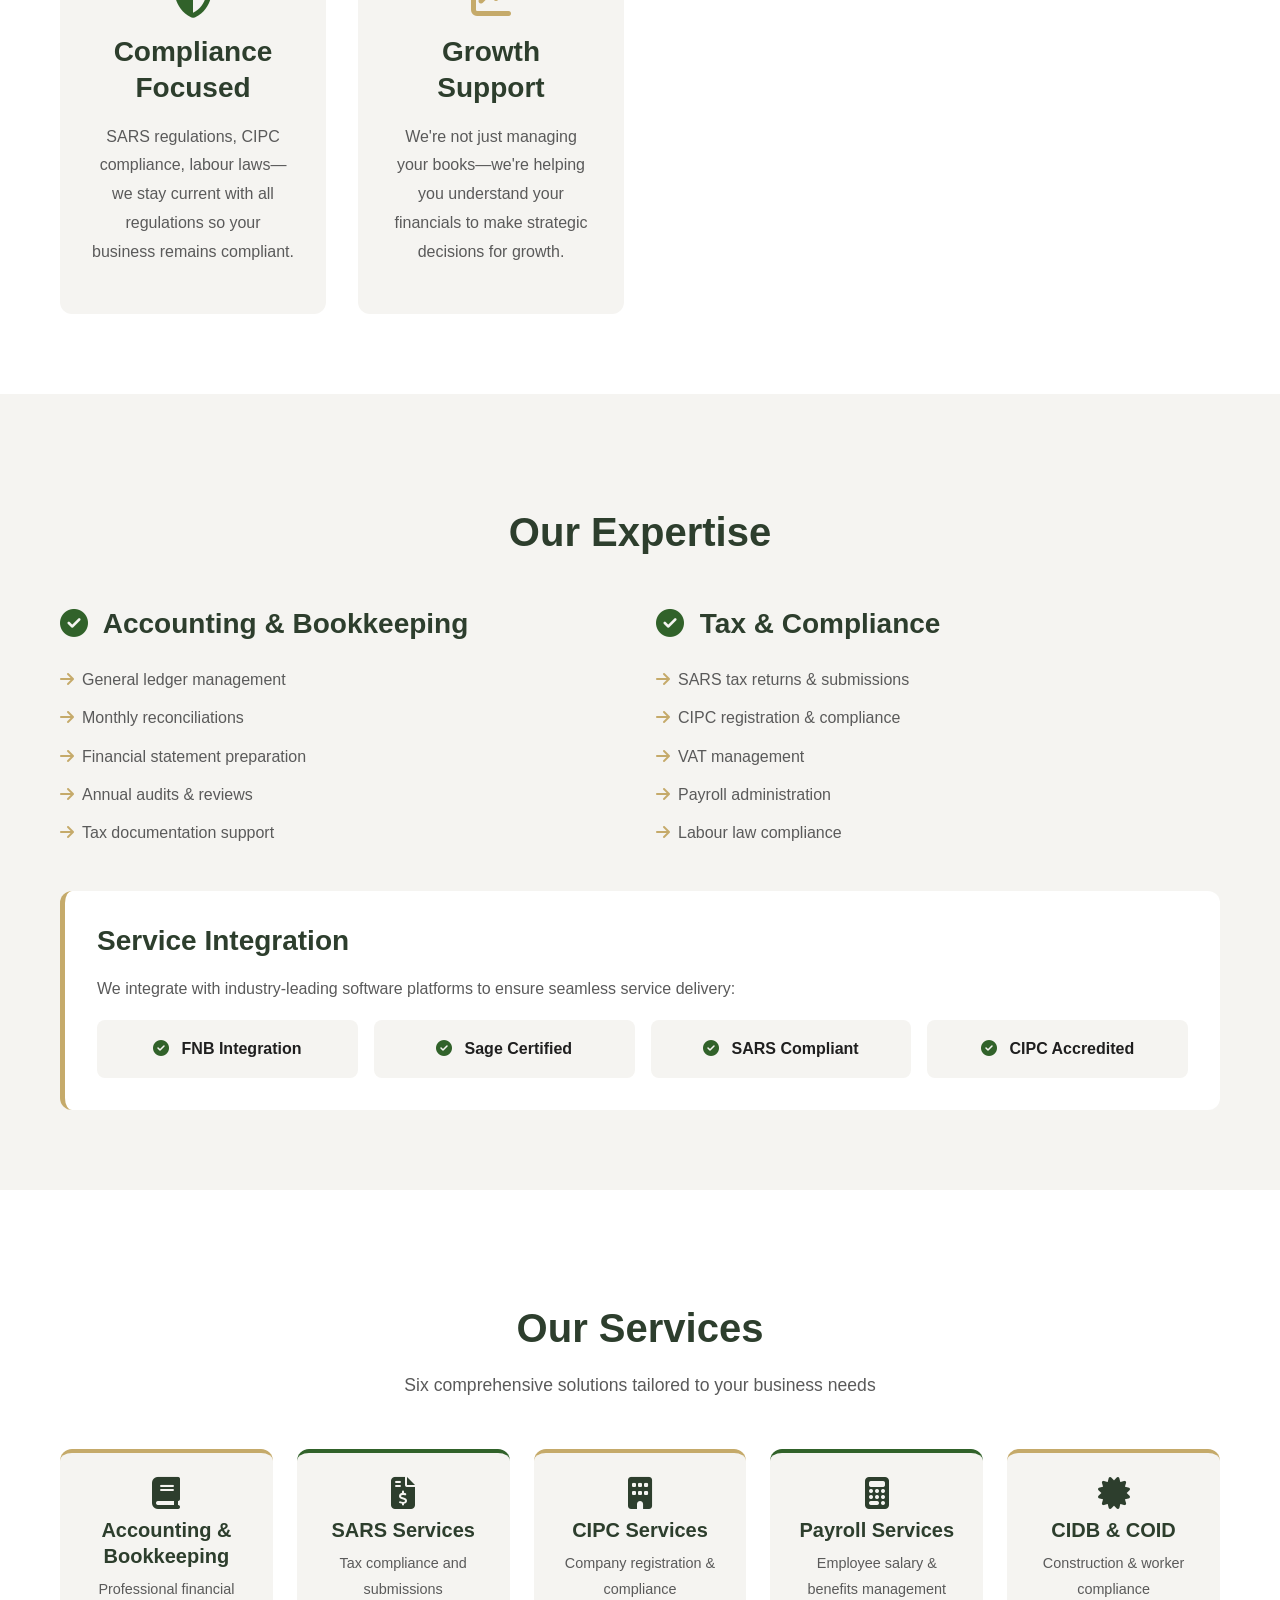
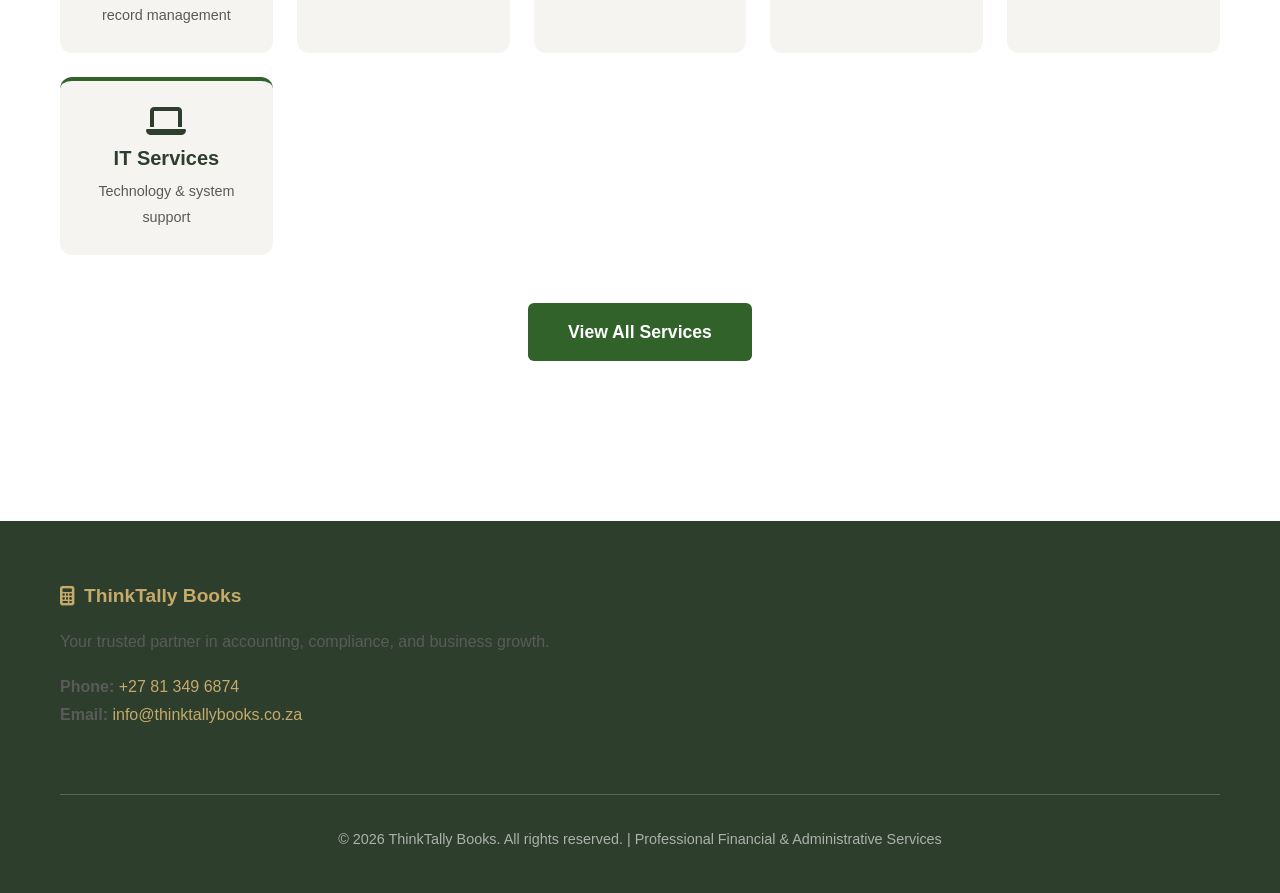
==== commit 2529ce91: "Fix HTML structure and update logo paths" ====
--- a/about.html
+++ b/about.html
@@ -13,7 +13,7 @@
     <nav class="navbar" id="navbar">
         <div class="container">
             <div class="nav-brand">
-                <img src="ThinkTallyBookslogo2.png" alt="ThinkTally Books Logo" style="width:60px; height:auto;">
+                <img src="ThinkTallyBooksLogo2.png" alt="ThinkTally Books Logo" style="width:60px; height:auto;">
                 <img src="ThinkTallyBooks.png" alt="ThinkTally Books Logo" style="width:250px; height:auto;">
             </div>
             <ul class="nav-menu" id="navMenu">
@@ -250,3 +250,5 @@
     <script src="script.js"></script>
 </body>
 </html>
+
+
